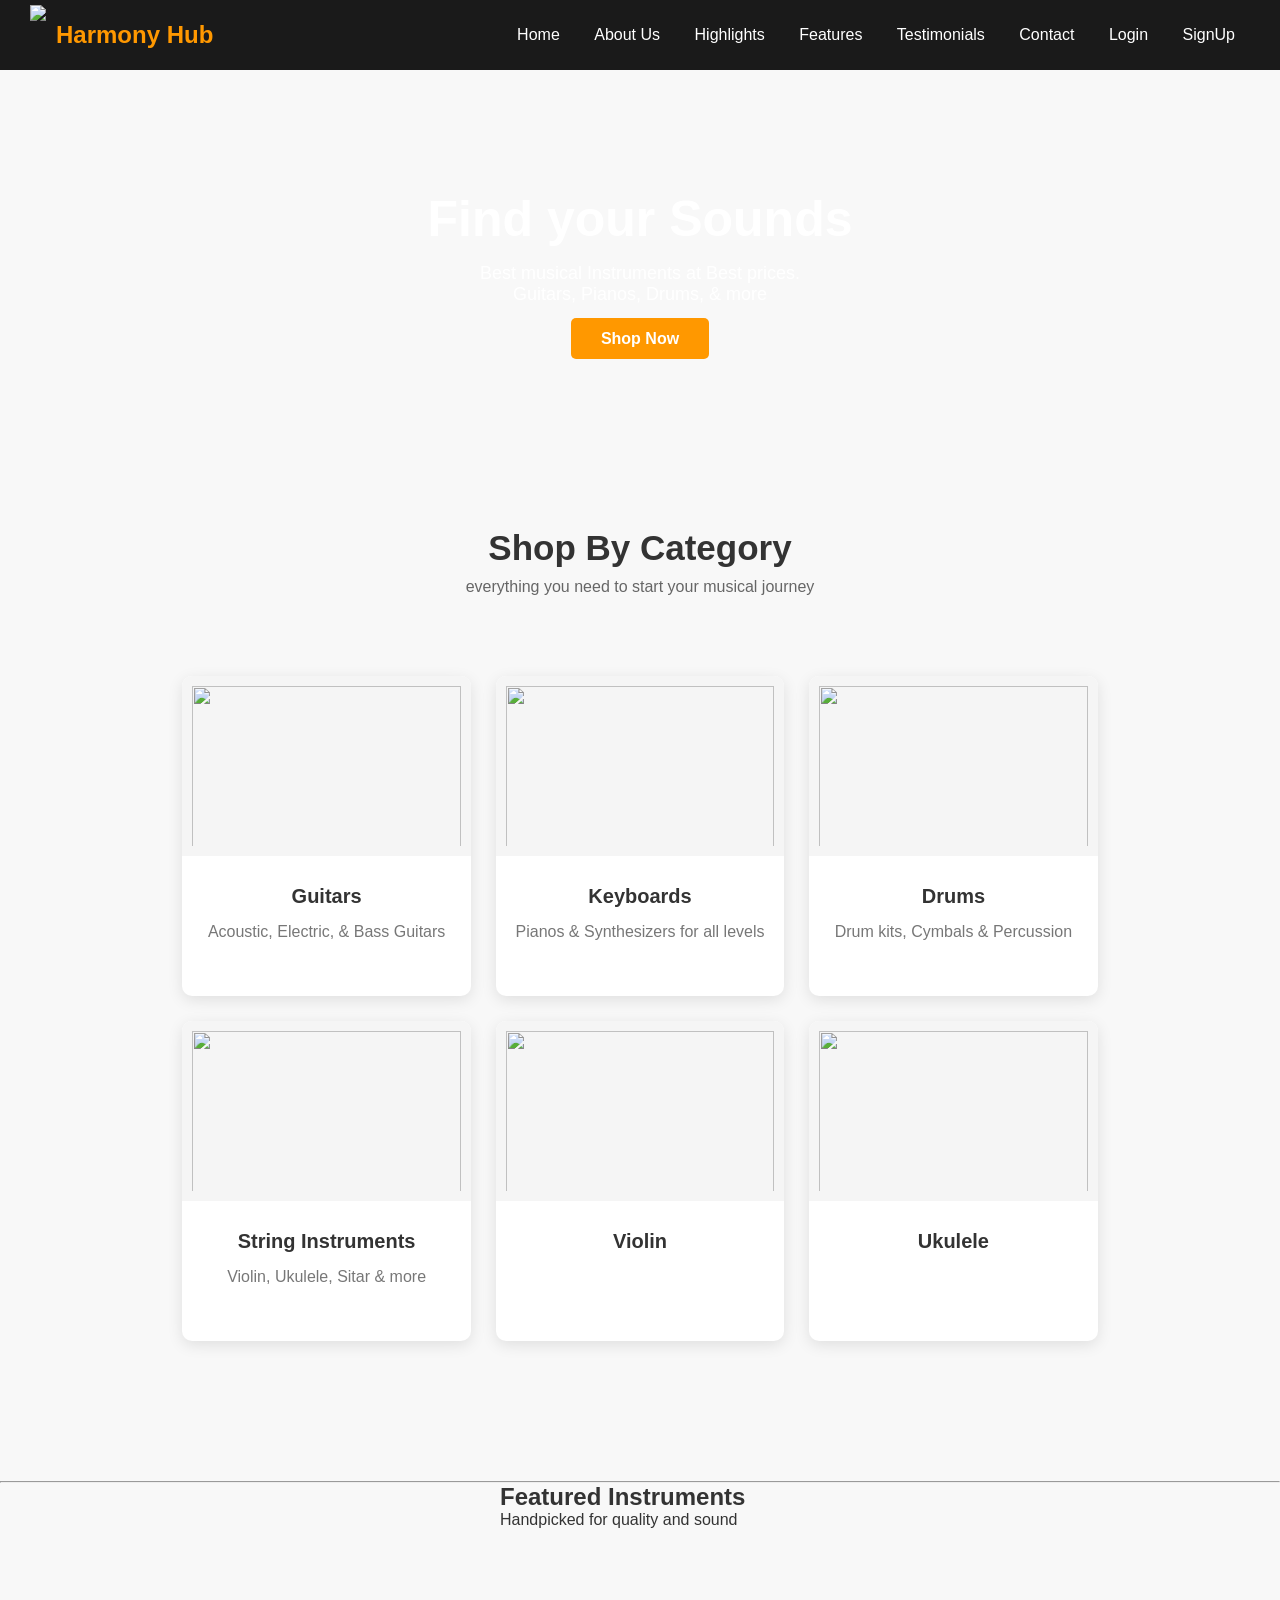
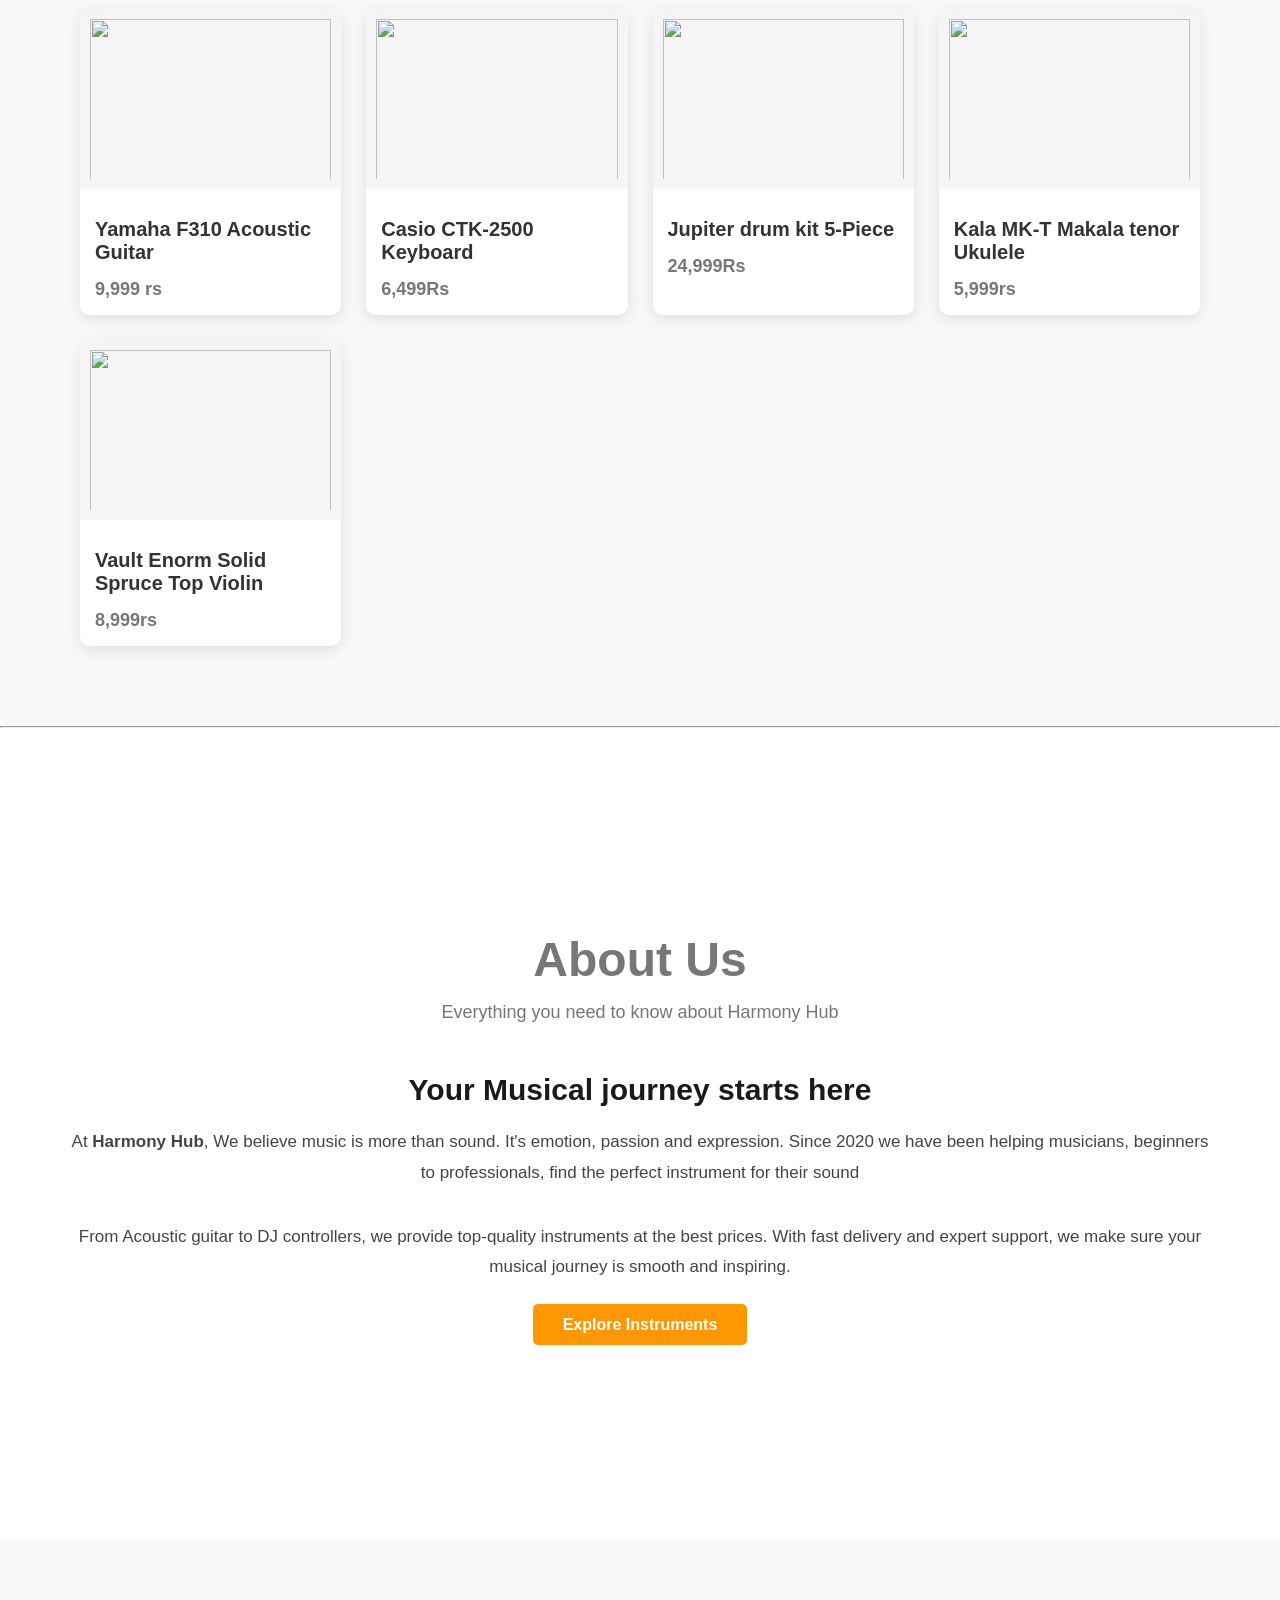
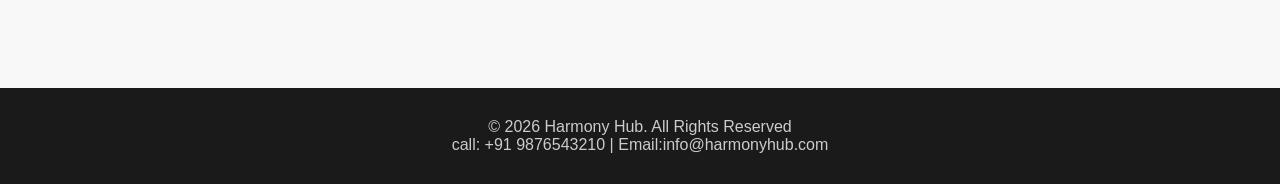
==== index.html @ 3463e33e "completed homepage" ====
<!DOCTYPE html>
<html>
    <head>
        <title>Home Page</title>
        <style>
            *{
                margin:0;
                padding:0;
                box-sizing: border-box;
                font-family: 'Segoe UI', Tahoma, Geneva, Verdana, sans-serif;

            }

            body{
                background-color: #f8f8f8;
                color:#333;
                height:100%;
                margin: 0;
                min-height: 100vh;
            
            }

            .navbar{
                background-color: #1a1a1a;
                color:white;
                display: flex;
                justify-content: space-between;
                align-items: center;
                padding: 15px 30px;
                position: sticky;
                top:0;
                z-index: 1000;
                gap:20px;
                height:70px;
            }
            
            .menu a{
                color:white;
                text-decoration: none;
                margin: 0 15px;
                font-weight: 500;
            }

            .logo{
                font-size: 24px;
                font-weight: bold;
                color: #ff9800;
                display: flex;
                align-items: center;
                gap:10px;

            }

            .logo img{
                height:60px;
            }

            .hero{
                background: linear-gradient(rgba(0,0,0,0.6)),url('https://img.magnific.com/free-vector/aesthetic-jazz-background-musical-instrument-border-blue-vector_53876-156499.jpg?semt=ais_hybrid&w=740&q=80') center/cover;
                color:white;
                text-align: center;
                padding: 120px 20px;

            }

            .hero h1 {
                font-size: 50px;
                margin-bottom: 15px;
            }

            .hero p{
                font-size: 18px;
                margin-bottom: 25px;
            }

            .btn {
                background-color: #ff9800;
                color:white;
                padding: 12px 30px;
                border:none;
                border-radius: 5px;
                text-decoration: none;
                font-weight: bold;
                cursor: pointer;
            }

            .btn:hover {
                background-color: #e68900;
            }

            .section {
                padding:60px 8%;
                text-align: center;

            }

            .section h2 {
                font-size: 35px;
                margin-bottom: 10px;

            }

            .section p {
                color:#666;
                margin-bottom: 40px;
            }

            .grid {
                display: grid;
                grid-template-columns: repeat(auto-fit, minmax(250px, 1fr));
                gap: 25px;
                margin: 80px;
            }

            .card{
                background-color: white;
                border-radius: 10px;
                box-shadow: 0 4px 15px rgba(0,0,0,0.1);
                overflow: hidden;
                transition: transform 0.3s;
            }

            .h2,.p2{
                margin-left:500px ;
            }

            .card:hover {
                transform: translateY(-8px);
            }

            .card img{
                width:100%;
                height:180px;
                object-fit: contain;
                background-color: #f5f5f5;
                padding:10px;
            }

            .card h3 {
                padding:15px;
                font-size: 20px;

            }

            .card p {
                padding:0 15px 15px;
                color:#777;
            }

            .products {
                background-color: #fff;
            }

            .price {
                color:#ff9800;
                font-weight: bold;
                font-size: 18px;
            }

            .about{
                background-color: #fff;
                width: 100%;
                min-height: 90vh;
                display: flex;
                flex-direction: column;
                justify-content: center;
                align-items: center;
                text-align: center;
                padding:80px 0;
                margin:0;
            }
            
            .about h2 {
                font-size: 48px;
                color:#777;
                margin-bottom: 15px;
                text-align: center;
                
            }

            .about > p {
                font-size: 18px;
                color:#777;
                margin-bottom: 50px;
                text-align: center;
                
            
            }

            #about{
                margin-left: 0px;
                width: 100%;
                margin-bottom: 0px;
            }

            .about-content{
                
                align-items: center;
                max-width: 100%;
                text-align:  center;
                width:90%;
                text-align: center;
                margin-left: auto;
                margin-right: auto;
                 }

         
             .about-text h3 {
                font-size: 30px;
                margin-bottom: 20px;
                color: #1a1a1a;
            }

            .about-text p{
                color:#444;
                line-height: 1.8;
                margin-bottom:15px;
                font-size: 17px;
            }


          .footer {
                background-color: #1a1a1a;
                color:#ccc;
                text-align: center;
                padding: 30px 20px;
                margin-top: 150px;
                width:100%;
                
            }

            .footer a {
                color:#ff9800;
                text-decoration: none;
            }

            
        </style>
    </head>
    <body>
        <div class="navbar">
           
            <div class="logo">
            <img src="C:\Users\ADMIN\Documents\homepage\logo.jpg" rel="stylesheet"> Harmony Hub </div>
            <div class="menu">
                <a href="index.html">Home</a>
                <a href="aboutus.html"> About Us</a>
                <a href="producthighlights.html">Highlights</a>
                <a href="features.html">Features</a>
                <a href="testimonial.html">Testimonials</a>
                <a href="contact.html">Contact</a>
                <a href="login.html">Login</a>
                <a href="signup.html">SignUp</a>
            </div>
        </div>

        <div class="hero">
            <h1>Find your Sounds</h1>
            <p>Best musical Instruments at Best prices.</br>
            Guitars, Pianos, Drums, & more</p>
            <a href="login.html" class="btn">Shop Now</a>
        </div>

        <div class="section">
            <h2>Shop By Category</h2>
            <p>everything you need to start your musical journey</p>
            <div class="grid">
                <div class="card">
                    <img src="https://media.istockphoto.com/id/173240169/photo/acoustic-guitar.jpg?s=612x612&w=0&k=20&c=1qHVhEDx0Zqj6BnWhEPt-zfORsPX7iZ3jXdPn_OopzA=" rel="stylesheet">
                    <h3>Guitars</h3>
                    <p>Acoustic, Electric, & Bass Guitars</p>
                </div>

                <div class="card">
                    <img src="https://media.istockphoto.com/id/480652459/photo/black-grand-piano-isolated-on-white-background.jpg?s=612x612&w=0&k=20&c=HA3-PzcFl6Yd-d1s1tVrgWT_hOz5zyjcd1OhjoVduE0=" rel="stylesheet">
                    <h3>Keyboards</h3>
                    <p>Pianos & Synthesizers for all levels</p>
                </div>

                <div class="card">
                    <img src="https://encrypted-tbn0.gstatic.com/images?q=tbn:ANd9GcS46ZOXpp2UwSDK0tj71e7BR5-kKc0lBhVeVNSnXSTMnp9AXgcd1gJ2ckYD&s=10" rel="stylesheet">
                    <h3>Drums</h3>
                    <p>Drum kits, Cymbals & Percussion</p>

                </div>

                <div class="card">
                    <img src="https://encrypted-tbn0.gstatic.com/images?q=tbn:ANd9GcQB9pVHrpE3i6AhnBN1ZL0EvtOn9bhklMYrQEkgshgrlzdrNrbkWTBPtUfO&s=10" rel="stylesheet">
                    <h3>String Instruments</h3>
                    <p>Violin, Ukulele, Sitar & more</p>
                </div>

                <div class="card">
                    <img src="https://encrypted-tbn1.gstatic.com/shopping?q=tbn:ANd9GcRAnxopQOIZJkfWDcv_uQl17s_L3CFhhVs_bjKJLUzAYR1WMdeN_3B2xnNwpe3qUMysTK5lNGJYwOsmYXHduxqnK9IQIF6tQ289fU98m4a8Eqo5-cb8QLXOxjE" rel="stylesheet">
                    <h3>Violin</h3>
                </div>

                <div class="card">
                    <img src="https://encrypted-tbn0.gstatic.com/shopping?q=tbn:ANd9GcRCpy_ANJ4YFyyOdfr5XYfm2cGs9xT-ECJXtsSrc4e3tS7_qVaAZpRx6YkSAjmDbe6H9-R1upSR_TwQ5uFeeIPi-dc1zq-_wlDnL1ZSZUgaagJ4hc1tbHo07w" rel="stylesheet">
                    <h3>Ukulele</h3>
                </div>
            </div>
        </div>
        <hr>

        <div class="section-products">
            <h2 class="h2">Featured Instruments</h2>
            <p class="p2">Handpicked for quality and sound</p>

            <div class="grid">
                <div class="card">
                    <img src="https://yamahamusicstore.in/products-images/enlarge-image/VDR6680.jpg?v=1783577337" rel="stylesheet">
                    <h3>Yamaha F310 Acoustic Guitar</h3>
                    <p class="price">9,999 rs</p>
                </div>

                <div class="card">
                    <img src="https://musicmaster.in/store/wp-content/uploads/2022/06/KS42A_3.webp" rel="stylesheet">
                    <h3>Casio CTK-2500 Keyboard</h3>
                    <p class="price">6,499Rs</p>
                </div>

                <div class="card">
                    <img src="https://rajmusical.com/ekart/thumb_images/7741Jinbao-JBP1103-5-Pieces-Acoustic-Drum-Set-Black_1.jpg" rel="stylesheet">
                    <h3>Jupiter drum kit 5-Piece</h3>
                    <p class="price">24,999Rs</p>
                </div>

                <div class="card">
                    <img src="https://m.media-amazon.com/images/I/615r2C0ihXL._SY879_.jpg" rel="stylesheet">
                    <h3>Kala MK-T Makala tenor Ukulele</h3>
                    <p class="price"> 5,999rs</p>
                </div>

                <div class="card">
                    <img src="https://www.bajaao.com/cdn/shop/files/vault-violins-natural-vault-enorm-solid-spruce-top-4-4-violin-with-bow-rosin-case-outfit-33399619453107.jpg?v=1745580036&width=1400" rel="stylesheet">
                    <h3>Vault Enorm Solid Spruce Top Violin</h3>
                    <p class="price">8,999rs</p>
                </div></div>
                <hr>
                <div class="about" id="about">
                    <h2>About Us</h2>
                    <p>Everything you need to know about Harmony Hub</p>

                    <div class="about-content">
                        <div class="about-text">
                            <h3>Your Musical journey starts here</h3>
                            <p>At <b>Harmony Hub</b>, We believe music is more than sound. It's emotion, passion and expression.
                            Since 2020 we have been helping musicians, beginners to professionals, find the perfect instrument for their sound </p>
                            <br>

                            <p>From Acoustic guitar to DJ controllers, we provide top-quality instruments at the best prices.
                            With fast delivery and expert support, we make sure your musical journey is smooth and inspiring.</p>

                            <br>
                            <a href="producthighlights.html" class="btn">Explore Instruments</a>
                            </div>
                    </div>
                    </div>
               
                    <div class="footer">
            <p>&copy; 2026 Harmony Hub. All Rights Reserved </p>
            <p>call: +91 9876543210 | Email:info@harmonyhub.com</p>
        </div>
              
        </div>
        
    </body>
</html>
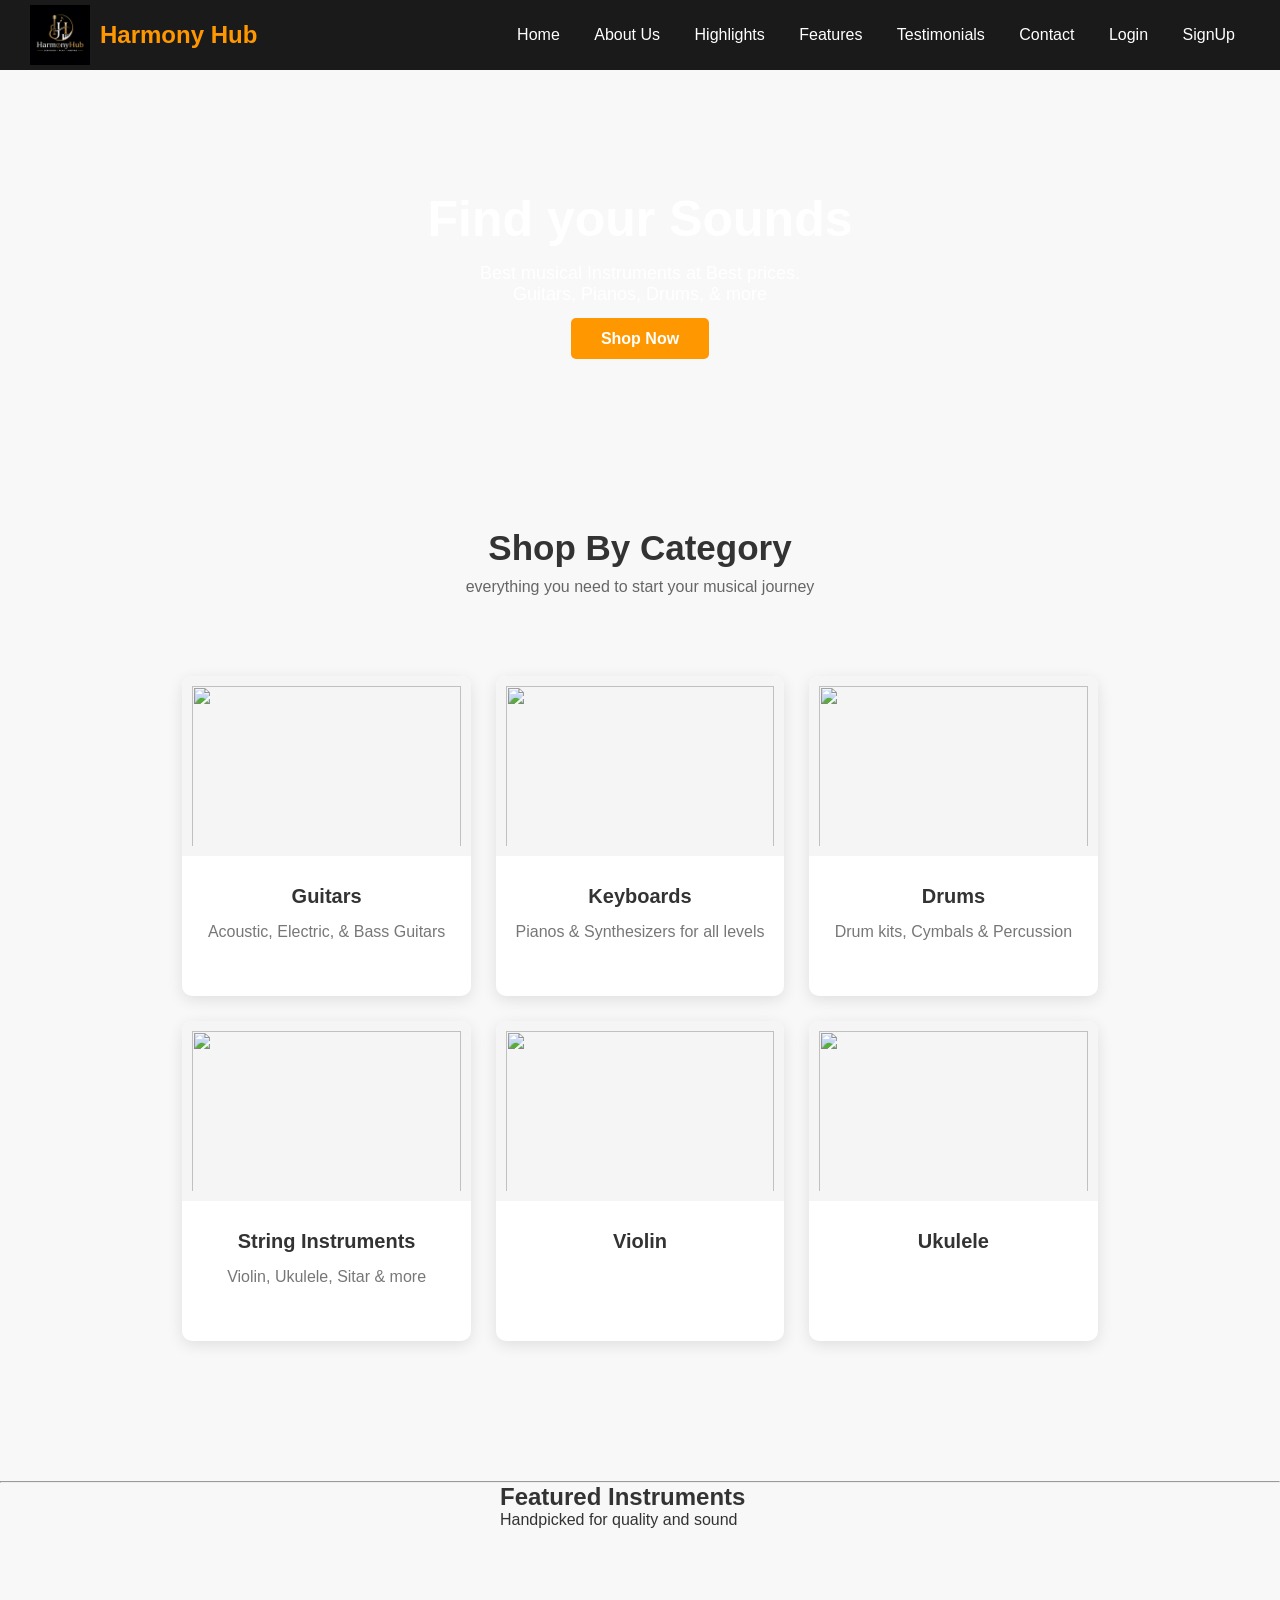
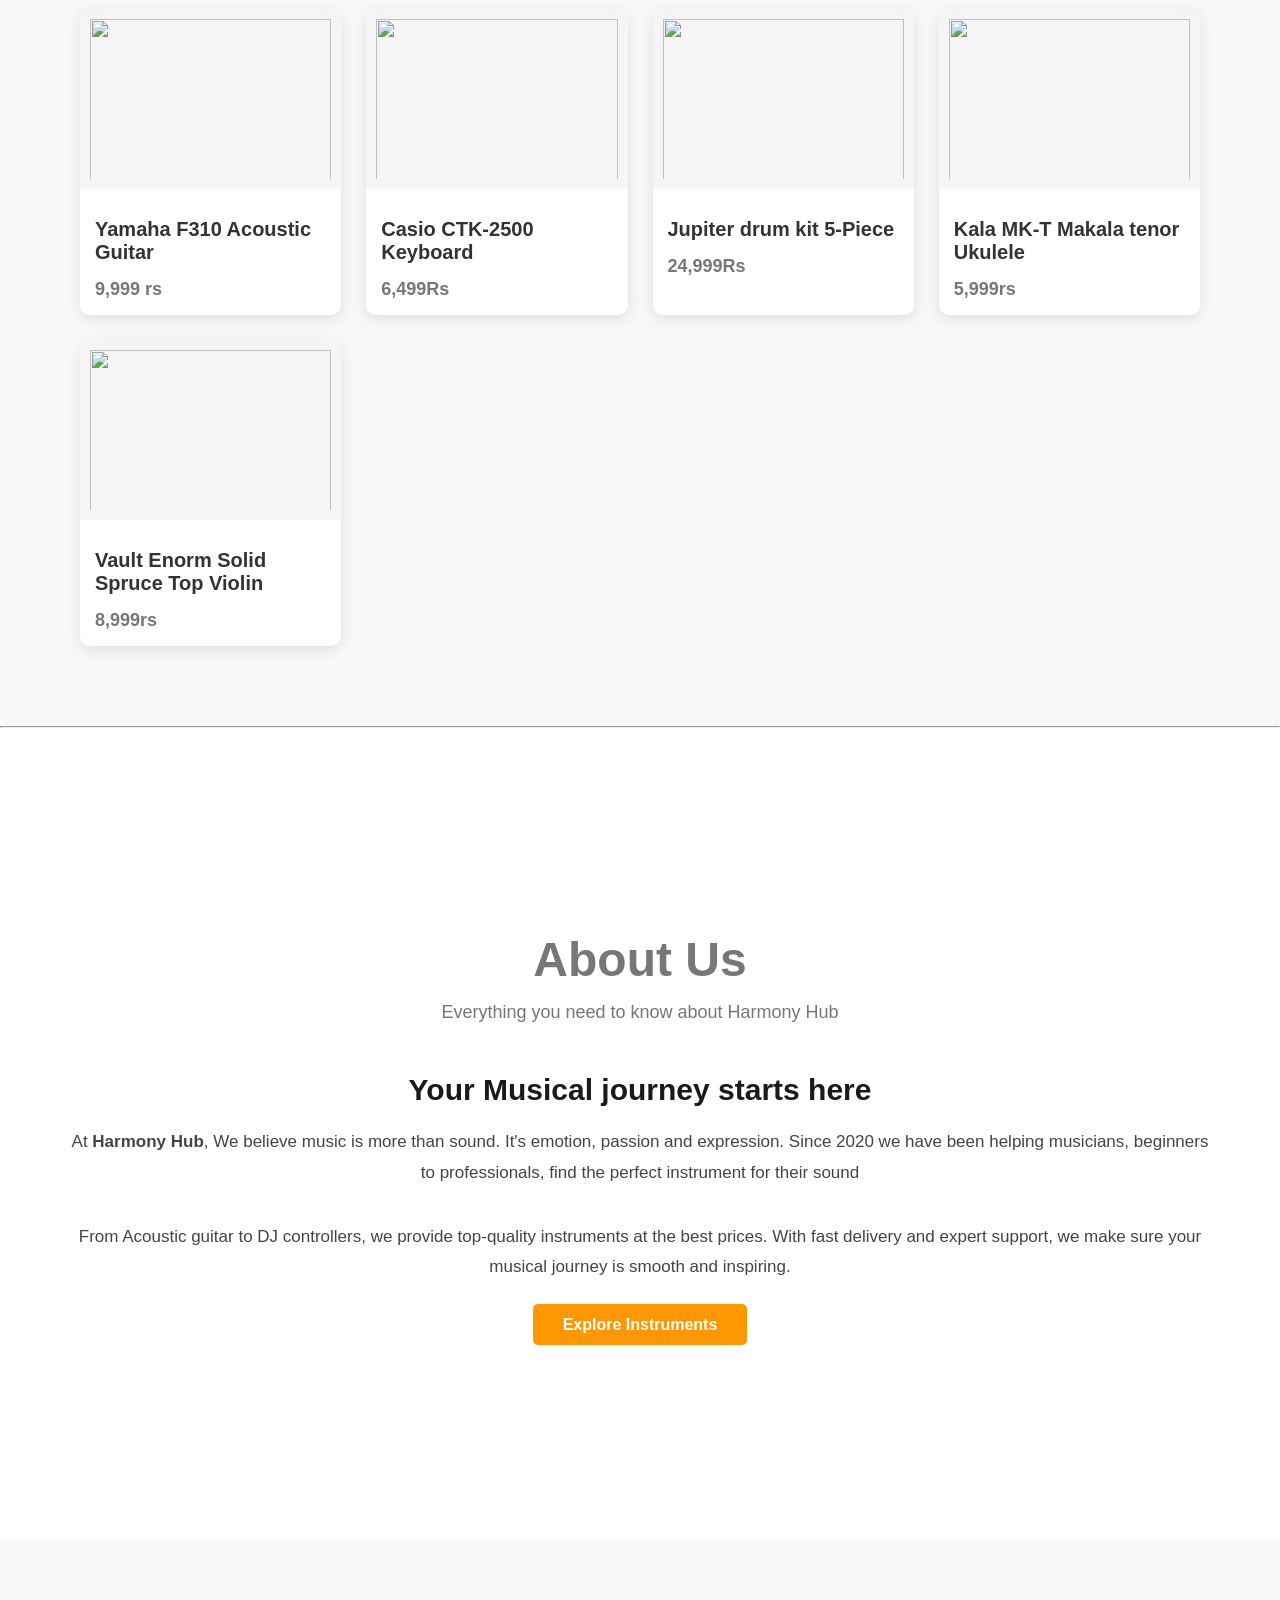
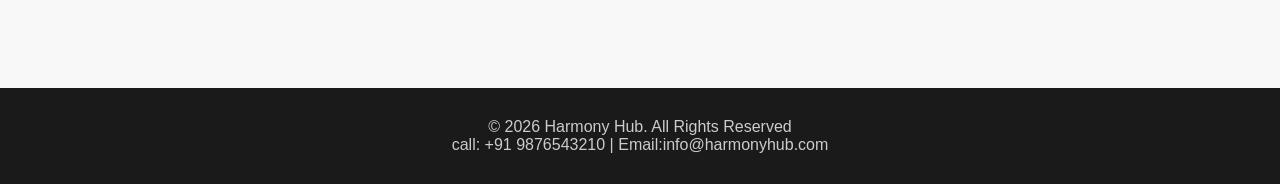
==== commit 559d655b: "Update index.html fixed" ====
--- a/index.html
+++ b/index.html
@@ -241,7 +241,7 @@
         <div class="navbar">
            
             <div class="logo">
-            <img src="C:\Users\ADMIN\Documents\homepage\logo.jpg" rel="stylesheet"> Harmony Hub </div>
+            <img src="logo.jpg" rel="stylesheet"> Harmony Hub </div>
             <div class="menu">
                 <a href="index.html">Home</a>
                 <a href="aboutus.html"> About Us</a>
@@ -366,4 +366,4 @@
         </div>
         
     </body>
-</html>+</html>
